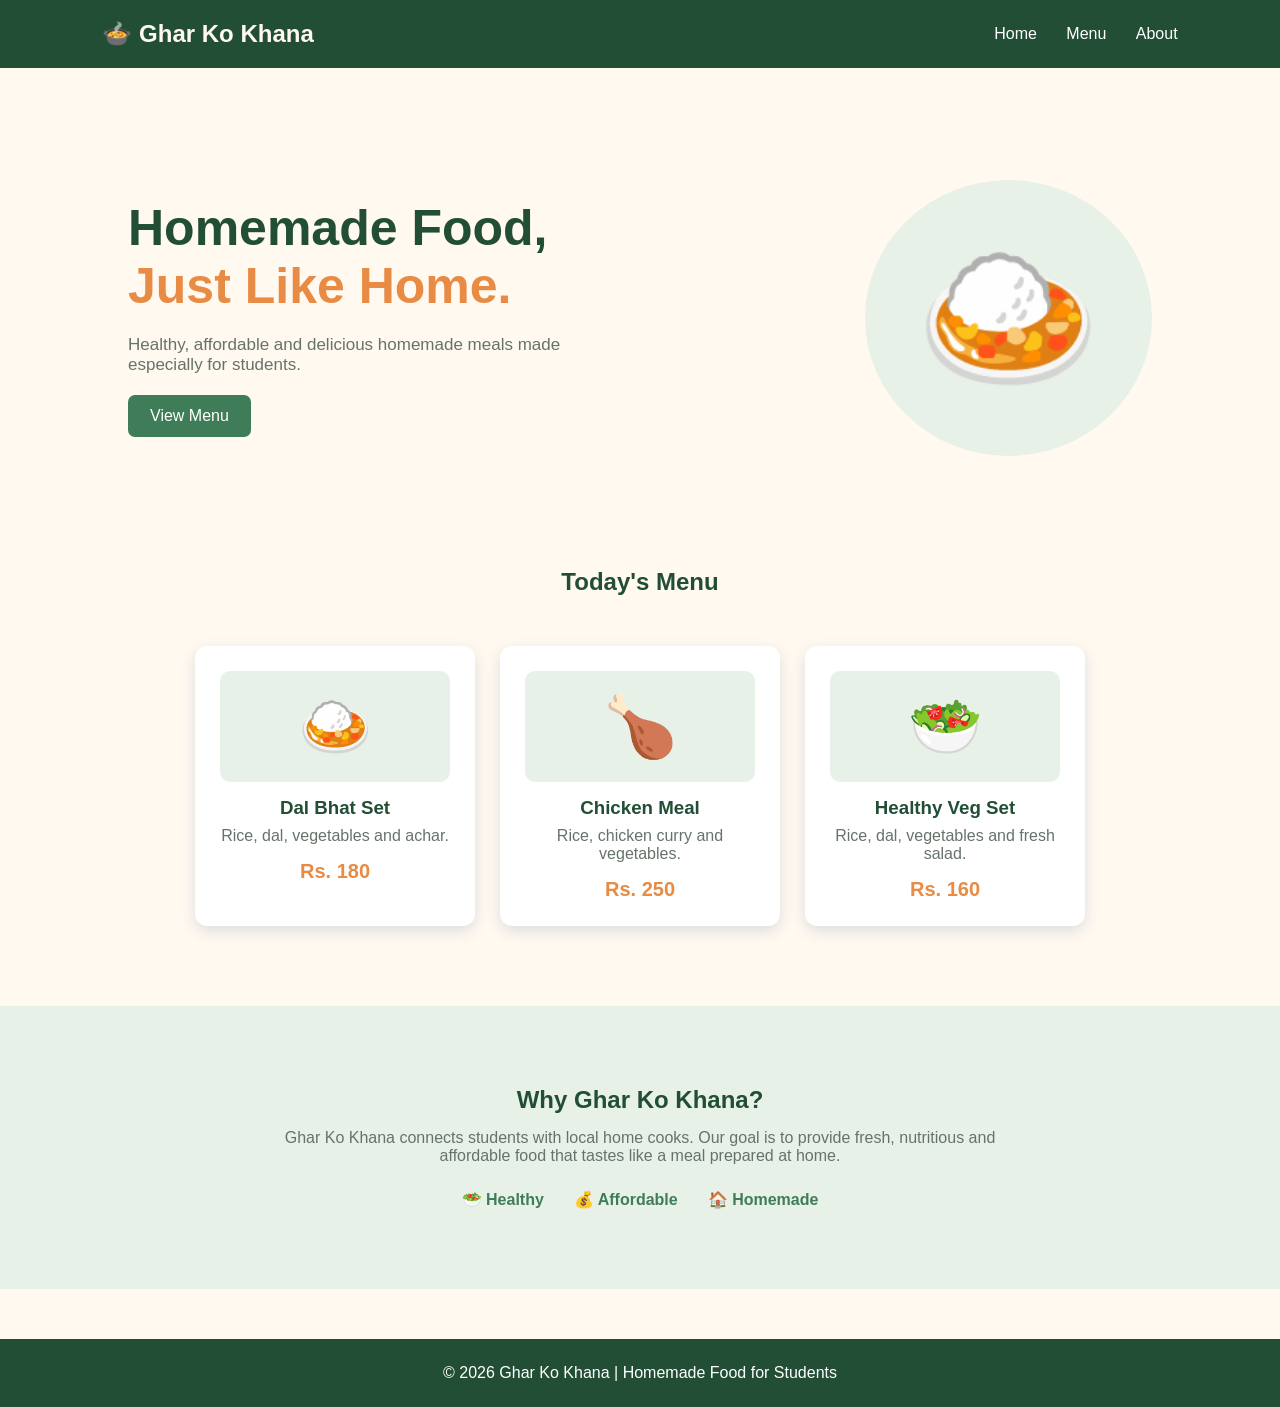
==== index.html @ 5d8ef82c "added" ====
<!DOCTYPE html>
<html lang="en">
<head>
    <meta charset="UTF-8">
    <meta name="viewport" content="width=device-width, initial-scale=1.0">
    <title>Ghar Ko Khana</title>
    <link rel="stylesheet" href="style.css">
</head>

<body>

    <nav>
        <h2>🍲 Ghar Ko Khana</h2>
        <div>
            <a href="#home">Home</a>
            <a href="#menu">Menu</a>
            <a href="#about">About</a>
        </div>
    </nav>

    <section class="hero" id="home">
        <div>
            <h1>Homemade Food,<br><span>Just Like Home.</span></h1>
            <p>
                Healthy, affordable and delicious homemade meals
                made especially for students.
            </p>
            <a class="button" href="#menu">View Menu</a>
        </div>

        <div class="food">
            🍛
        </div>
    </section>

    <section id="menu">
        <h2 class="title">Today's Menu</h2>

        <div class="cards">

            <div class="card">
                <div class="emoji">🍛</div>
                <h3>Dal Bhat Set</h3>
                <p>Rice, dal, vegetables and achar.</p>
                <strong>Rs. 180</strong>
            </div>

            <div class="card">
                <div class="emoji">🍗</div>
                <h3>Chicken Meal</h3>
                <p>Rice, chicken curry and vegetables.</p>
                <strong>Rs. 250</strong>
            </div>

            <div class="card">
                <div class="emoji">🥗</div>
                <h3>Healthy Veg Set</h3>
                <p>Rice, dal, vegetables and fresh salad.</p>
                <strong>Rs. 160</strong>
            </div>

        </div>
    </section>

    <section class="about" id="about">
        <h2>Why Ghar Ko Khana?</h2>
        <p>
            Ghar Ko Khana connects students with local home cooks.
            Our goal is to provide fresh, nutritious and affordable
            food that tastes like a meal prepared at home.
        </p>

        <div class="features">
            <span>🥗 Healthy</span>
            <span>💰 Affordable</span>
            <span>🏠 Homemade</span>
        </div>
    </section>

    <footer>
        <p>© 2026 Ghar Ko Khana | Homemade Food for Students</p>
    </footer>

</body>
</html>
---- style.css ----
* {
    margin: 0;
    padding: 0;
    box-sizing: border-box;
}

body {
    font-family: Arial, sans-serif;
    background: #fff9f0;
    color: #26352b;
}

nav {
    padding: 20px 8%;
    display: flex;
    justify-content: space-between;
    align-items: center;
    background: #214e34;
    color: white;
}

nav h2 {
    color: #fff9f0;
}

nav a {
    color: white;
    text-decoration: none;
    margin-left: 25px;
}

nav a:hover {
    color: #f2b36d;
}

.hero {
    min-height: 500px;
    padding: 70px 10%;
    display: flex;
    justify-content: space-between;
    align-items: center;
}

.hero h1 {
    font-size: 50px;
    color: #214e34;
}

.hero h1 span {
    color: #e88b45;
}

.hero p {
    max-width: 500px;
    margin: 20px 0;
    color: #66736a;
    font-size: 17px;
}

.button {
    display: inline-block;
    padding: 12px 22px;
    background: #3f7d58;
    color: white;
    text-decoration: none;
    border-radius: 7px;
}

.button:hover {
    background: #214e34;
}

.food {
    font-size: 150px;
    background: #e8f1e7;
    padding: 50px;
    border-radius: 50%;
}

.title {
    text-align: center;
    color: #214e34;
    margin-bottom: 30px;
}

.cards {
    display: flex;
    justify-content: center;
    gap: 25px;
    padding: 20px;
}

.card {
    background: white;
    width: 280px;
    padding: 25px;
    text-align: center;
    border-radius: 12px;
    box-shadow: 0 5px 15px #ddd;
}

.emoji {
    font-size: 60px;
    background: #e8f1e7;
    padding: 20px;
    border-radius: 10px;
}

.card h3 {
    margin: 15px 0 8px;
    color: #214e34;
}

.card p {
    color: #66736a;
    margin-bottom: 15px;
}

.card strong {
    color: #e88b45;
    font-size: 20px;
}

.about {
    text-align: center;
    padding: 80px 20%;
    margin-top: 60px;
    background: #e8f1e7;
}

.about h2 {
    color: #214e34;
    margin-bottom: 15px;
}

.about p {
    color: #66736a;
}

.features {
    margin-top: 25px;
    display: flex;
    justify-content: center;
    gap: 30px;
    color: #3f7d58;
    font-weight: bold;
}

footer {
    text-align: center;
    padding: 25px;
    background: #214e34;
    color: white;
    margin-top: 50px;
}

@media (max-width: 700px) {
    nav {
        flex-direction: column;
        gap: 15px;
    }

    .hero {
        flex-direction: column;
        text-align: center;
        gap: 40px;
    }

    .hero h1 {
        font-size: 38px;
    }

    .cards {
        flex-direction: column;
        align-items: center;
    }

    .features {
        flex-direction: column;
    }
}
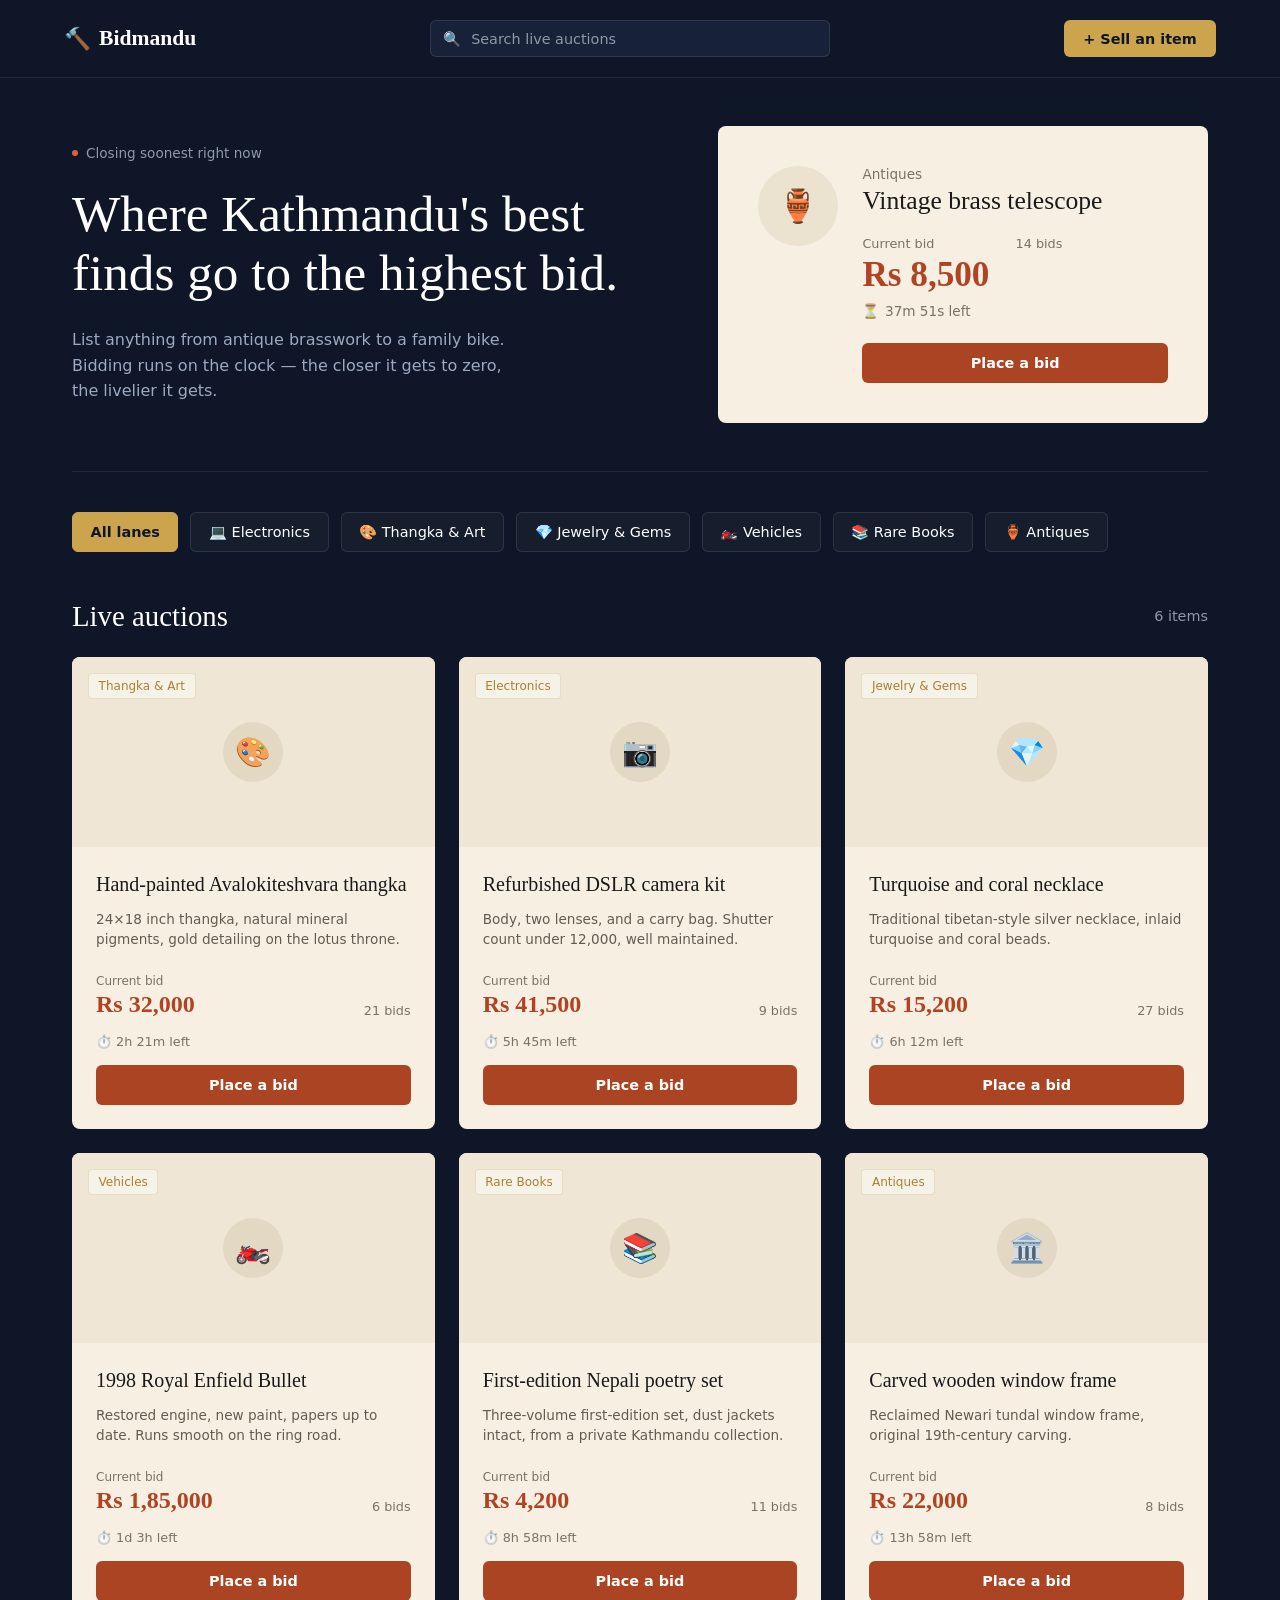
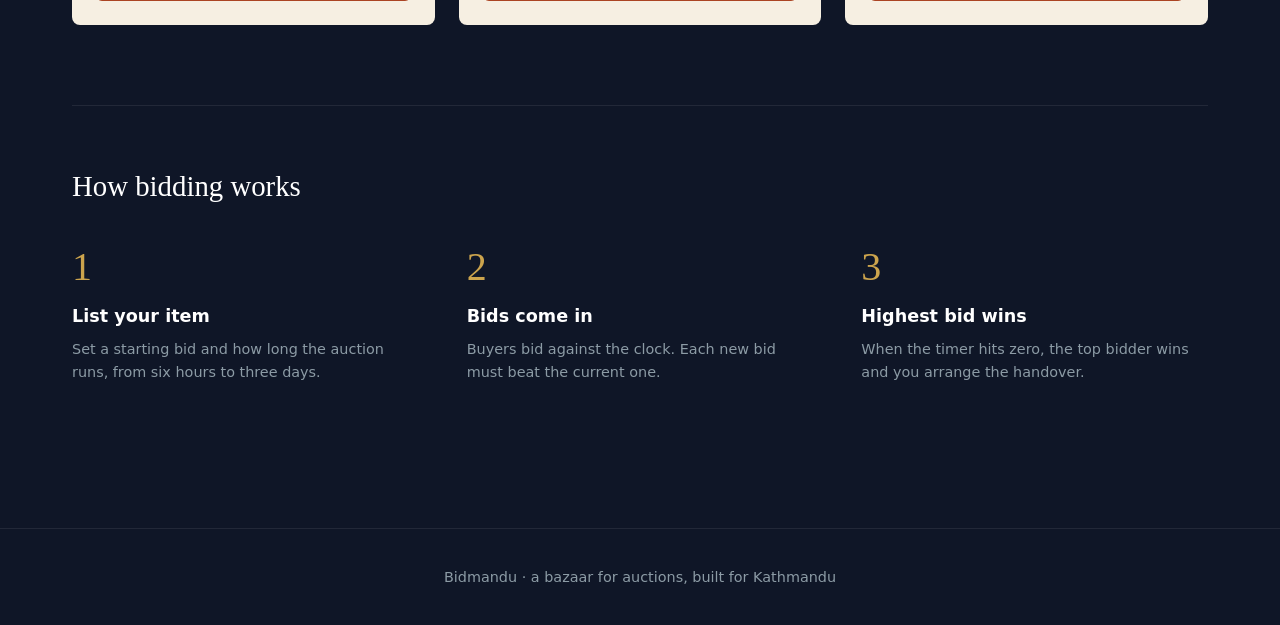
==== commit 7f9c14a1: "bid HTML /css/js" ====
--- a/index.html
+++ b/index.html
@@ -1,85 +1,252 @@
 <!DOCTYPE html>
 <html lang="en">
 <head>
-    <meta charset="UTF-8">
-    <meta name="viewport" content="width=device-width, initial-scale=1.0">
-    <title>Ghar Ko Khana</title>
-    <link rel="stylesheet" href="style.css">
+  <meta charset="UTF-8">
+  <meta name="viewport" content="width=device-width, initial-scale=1.0">
+  <title>Bidmandu - Live Auctions</title>
+  <link rel="stylesheet" href="style.css">
 </head>
-
 <body>
 
-    <nav>
-        <h2>🍲 Ghar Ko Khana</h2>
+  <!-- Header / Navbar -->
+  <header>
+    <div class="logo">
+      <span class="icon">🔨</span>
+      Bidmandu
+    </div>
+
+    <div class="search-bar">
+      <span class="search-icon">🔍</span>
+      <input type="text" placeholder="Search live auctions">
+    </div>
+
+    <button class="btn-sell">+ Sell an item</button>
+  </header>
+
+  <main>
+    <!-- Hero Section -->
+    <div class="hero-container">
+      <div>
+        <div class="badge">
+          <span class="badge-dot"></span>
+          Closing soonest right now
+        </div>
+        <h1 class="hero-title">Where Kathmandu's best finds go to the highest bid.</h1>
+        <p class="hero-description">
+          List anything from antique brasswork to a family bike. Bidding runs on the clock — the closer it gets to zero, the livelier it gets.
+        </p>
+      </div>
+
+      <!-- Featured Hero Card -->
+      <div class="hero-card">
+        <div class="hero-card-icon">🏺</div>
         <div>
-            <a href="#home">Home</a>
-            <a href="#menu">Menu</a>
-            <a href="#about">About</a>
-        </div>
-    </nav>
-
-    <section class="hero" id="home">
-        <div>
-            <h1>Homemade Food,<br><span>Just Like Home.</span></h1>
-            <p>
-                Healthy, affordable and delicious homemade meals
-                made especially for students.
-            </p>
-            <a class="button" href="#menu">View Menu</a>
-        </div>
-
-        <div class="food">
-            🍛
-        </div>
+          <div class="card-category">Antiques</div>
+          <h2 class="hero-card-title">Vintage brass telescope</h2>
+          
+          <div class="card-stats">
+            <span>Current bid</span>
+            <span>14 bids</span>
+          </div>
+
+          <div class="price-hero">Rs 8,500</div>
+
+          <div class="timer">
+            <span class="timer-icon">⏳</span>
+            <span id="countdown">37m 52s left</span>
+          </div>
+
+          <button class="btn-bid">Place a bid</button>
+        </div>
+      </div>
+    </div>
+
+    <!-- Category Filters -->
+    <div class="categories-bar">
+      <button class="cat-btn active">All lanes</button>
+      <button class="cat-btn">💻 Electronics</button>
+      <button class="cat-btn">🎨 Thangka & Art</button>
+      <button class="cat-btn">💎 Jewelry & Gems</button>
+      <button class="cat-btn">🏍️ Vehicles</button>
+      <button class="cat-btn">📚 Rare Books</button>
+      <button class="cat-btn">🏺 Antiques</button>
+    </div>
+
+    <!-- Live Auctions Header -->
+    <div class="section-header">
+      <h2 class="section-title">Live auctions</h2>
+      <span class="items-count">6 items</span>
+    </div>
+
+    <!-- Live Auctions Grid -->
+    <div class="auction-grid">
+      <!-- Item 1 -->
+      <div class="auction-card" data-category="Thangka & Art">
+        <div class="card-top">
+          <span class="tag">Thangka & Art</span>
+          <div class="card-center-icon">🎨</div>
+        </div>
+        <div class="card-body">
+          <h3 class="item-title">Hand-painted Avalokiteshvara thangka</h3>
+          <p class="item-description">24×18 inch thangka, natural mineral pigments, gold detailing on the lotus throne.</p>
+          <div class="card-footer">
+            <div>
+              <div class="bid-meta">Current bid</div>
+              <div class="item-price">Rs 32,000</div>
+            </div>
+            <div class="bids-count">21 bids</div>
+          </div>
+          <div class="card-timer">
+            <span>⏱️ 2h 21m left</span>
+          </div>
+          <button class="btn-bid">Place a bid</button>
+        </div>
+      </div>
+
+      <!-- Item 2 -->
+      <div class="auction-card" data-category="Electronics">
+        <div class="card-top">
+          <span class="tag">Electronics</span>
+          <div class="card-center-icon">📷</div>
+        </div>
+        <div class="card-body">
+          <h3 class="item-title">Refurbished DSLR camera kit</h3>
+          <p class="item-description">Body, two lenses, and a carry bag. Shutter count under 12,000, well maintained.</p>
+          <div class="card-footer">
+            <div>
+              <div class="bid-meta">Current bid</div>
+              <div class="item-price">Rs 41,500</div>
+            </div>
+            <div class="bids-count">9 bids</div>
+          </div>
+          <div class="card-timer">
+            <span>⏱️ 5h 45m left</span>
+          </div>
+          <button class="btn-bid">Place a bid</button>
+        </div>
+      </div>
+
+      <!-- Item 3 -->
+      <div class="auction-card" data-category="Jewelry & Gems">
+        <div class="card-top">
+          <span class="tag">Jewelry & Gems</span>
+          <div class="card-center-icon">💎</div>
+        </div>
+        <div class="card-body">
+          <h3 class="item-title">Turquoise and coral necklace</h3>
+          <p class="item-description">Traditional tibetan-style silver necklace, inlaid turquoise and coral beads.</p>
+          <div class="card-footer">
+            <div>
+              <div class="bid-meta">Current bid</div>
+              <div class="item-price">Rs 15,200</div>
+            </div>
+            <div class="bids-count">27 bids</div>
+          </div>
+          <div class="card-timer">
+            <span>⏱️ 6h 12m left</span>
+          </div>
+          <button class="btn-bid">Place a bid</button>
+        </div>
+      </div>
+
+      <!-- Item 4 -->
+      <div class="auction-card" data-category="Vehicles">
+        <div class="card-top">
+          <span class="tag">Vehicles</span>
+          <div class="card-center-icon">🏍️</div>
+        </div>
+        <div class="card-body">
+          <h3 class="item-title">1998 Royal Enfield Bullet</h3>
+          <p class="item-description">Restored engine, new paint, papers up to date. Runs smooth on the ring road.</p>
+          <div class="card-footer">
+            <div>
+              <div class="bid-meta">Current bid</div>
+              <div class="item-price">Rs 1,85,000</div>
+            </div>
+            <div class="bids-count">6 bids</div>
+          </div>
+          <div class="card-timer">
+            <span>⏱️ 1d 3h left</span>
+          </div>
+          <button class="btn-bid">Place a bid</button>
+        </div>
+      </div>
+
+      <!-- Item 5 -->
+      <div class="auction-card" data-category="Rare Books">
+        <div class="card-top">
+          <span class="tag">Rare Books</span>
+          <div class="card-center-icon">📚</div>
+        </div>
+        <div class="card-body">
+          <h3 class="item-title">First-edition Nepali poetry set</h3>
+          <p class="item-description">Three-volume first-edition set, dust jackets intact, from a private Kathmandu collection.</p>
+          <div class="card-footer">
+            <div>
+              <div class="bid-meta">Current bid</div>
+              <div class="item-price">Rs 4,200</div>
+            </div>
+            <div class="bids-count">11 bids</div>
+          </div>
+          <div class="card-timer">
+            <span>⏱️ 8h 58m left</span>
+          </div>
+          <button class="btn-bid">Place a bid</button>
+        </div>
+      </div>
+
+      <!-- Item 6 -->
+      <div class="auction-card" data-category="Antiques">
+        <div class="card-top">
+          <span class="tag">Antiques</span>
+          <div class="card-center-icon">🏛️</div>
+        </div>
+        <div class="card-body">
+          <h3 class="item-title">Carved wooden window frame</h3>
+          <p class="item-description">Reclaimed Newari tundal window frame, original 19th-century carving.</p>
+          <div class="card-footer">
+            <div>
+              <div class="bid-meta">Current bid</div>
+              <div class="item-price">Rs 22,000</div>
+            </div>
+            <div class="bids-count">8 bids</div>
+          </div>
+          <div class="card-timer">
+            <span>⏱️ 13h 58m left</span>
+          </div>
+          <button class="btn-bid">Place a bid</button>
+        </div>
+      </div>
+    </div>
+
+    <!-- How Bidding Works Section -->
+    <section class="how-it-works">
+      <h2 class="section-title">How bidding works</h2>
+      <div class="steps-grid">
+        <div class="step">
+          <div class="step-num">1</div>
+          <h3 class="step-title">List your item</h3>
+          <p class="step-desc">Set a starting bid and how long the auction runs, from six hours to three days.</p>
+        </div>
+        <div class="step">
+          <div class="step-num">2</div>
+          <h3 class="step-title">Bids come in</h3>
+          <p class="step-desc">Buyers bid against the clock. Each new bid must beat the current one.</p>
+        </div>
+        <div class="step">
+          <div class="step-num">3</div>
+          <h3 class="step-title">Highest bid wins</h3>
+          <p class="step-desc">When the timer hits zero, the top bidder wins and you arrange the handover.</p>
+        </div>
+      </div>
     </section>
-
-    <section id="menu">
-        <h2 class="title">Today's Menu</h2>
-
-        <div class="cards">
-
-            <div class="card">
-                <div class="emoji">🍛</div>
-                <h3>Dal Bhat Set</h3>
-                <p>Rice, dal, vegetables and achar.</p>
-                <strong>Rs. 180</strong>
-            </div>
-
-            <div class="card">
-                <div class="emoji">🍗</div>
-                <h3>Chicken Meal</h3>
-                <p>Rice, chicken curry and vegetables.</p>
-                <strong>Rs. 250</strong>
-            </div>
-
-            <div class="card">
-                <div class="emoji">🥗</div>
-                <h3>Healthy Veg Set</h3>
-                <p>Rice, dal, vegetables and fresh salad.</p>
-                <strong>Rs. 160</strong>
-            </div>
-
-        </div>
-    </section>
-
-    <section class="about" id="about">
-        <h2>Why Ghar Ko Khana?</h2>
-        <p>
-            Ghar Ko Khana connects students with local home cooks.
-            Our goal is to provide fresh, nutritious and affordable
-            food that tastes like a meal prepared at home.
-        </p>
-
-        <div class="features">
-            <span>🥗 Healthy</span>
-            <span>💰 Affordable</span>
-            <span>🏠 Homemade</span>
-        </div>
-    </section>
-
-    <footer>
-        <p>© 2026 Ghar Ko Khana | Homemade Food for Students</p>
-    </footer>
-
+  </main>
+
+  <!-- Footer -->
+  <footer>
+    Bidmandu · a bazaar for auctions, built for Kathmandu
+  </footer>
+
+  <script src="script.js"></script>
 </body>
 </html>
--- a/style.css
+++ b/style.css
@@ -1,181 +1,399 @@
 * {
-    margin: 0;
-    padding: 0;
-    box-sizing: border-box;
+  box-sizing: border-box;
+  margin: 0;
+  padding: 0;
+  font-family: system-ui, -apple-system, BlinkMacSystemFont, 'Segoe UI', Roboto, sans-serif;
 }
 
 body {
-    font-family: Arial, sans-serif;
-    background: #fff9f0;
-    color: #26352b;
-}
-
-nav {
-    padding: 20px 8%;
-    display: flex;
-    justify-content: space-between;
-    align-items: center;
-    background: #214e34;
-    color: white;
-}
-
-nav h2 {
-    color: #fff9f0;
-}
-
-nav a {
-    color: white;
-    text-decoration: none;
-    margin-left: 25px;
-}
-
-nav a:hover {
-    color: #f2b36d;
-}
-
-.hero {
-    min-height: 500px;
-    padding: 70px 10%;
-    display: flex;
-    justify-content: space-between;
-    align-items: center;
-}
-
-.hero h1 {
-    font-size: 50px;
-    color: #214e34;
-}
-
-.hero h1 span {
-    color: #e88b45;
-}
-
-.hero p {
-    max-width: 500px;
-    margin: 20px 0;
-    color: #66736a;
-    font-size: 17px;
-}
-
-.button {
-    display: inline-block;
-    padding: 12px 22px;
-    background: #3f7d58;
-    color: white;
-    text-decoration: none;
-    border-radius: 7px;
-}
-
-.button:hover {
-    background: #214e34;
-}
-
-.food {
-    font-size: 150px;
-    background: #e8f1e7;
-    padding: 50px;
-    border-radius: 50%;
-}
-
-.title {
-    text-align: center;
-    color: #214e34;
-    margin-bottom: 30px;
-}
-
-.cards {
-    display: flex;
-    justify-content: center;
-    gap: 25px;
-    padding: 20px;
-}
-
-.card {
-    background: white;
-    width: 280px;
-    padding: 25px;
-    text-align: center;
-    border-radius: 12px;
-    box-shadow: 0 5px 15px #ddd;
-}
-
-.emoji {
-    font-size: 60px;
-    background: #e8f1e7;
-    padding: 20px;
-    border-radius: 10px;
-}
-
-.card h3 {
-    margin: 15px 0 8px;
-    color: #214e34;
-}
-
-.card p {
-    color: #66736a;
-    margin-bottom: 15px;
-}
-
-.card strong {
-    color: #e88b45;
-    font-size: 20px;
-}
-
-.about {
-    text-align: center;
-    padding: 80px 20%;
-    margin-top: 60px;
-    background: #e8f1e7;
-}
-
-.about h2 {
-    color: #214e34;
-    margin-bottom: 15px;
-}
-
-.about p {
-    color: #66736a;
-}
-
-.features {
-    margin-top: 25px;
-    display: flex;
-    justify-content: center;
-    gap: 30px;
-    color: #3f7d58;
-    font-weight: bold;
-}
-
+  background-color: #0f1627;
+  color: #ffffff;
+  min-height: 100vh;
+  display: flex;
+  flex-direction: column;
+}
+
+/* Header / Navbar */
+header {
+  display: flex;
+  justify-content: space-between;
+  align-items: center;
+  padding: 1.25rem 4rem;
+  border-bottom: 1px solid rgba(255, 255, 255, 0.08);
+}
+
+.logo {
+  display: flex;
+  align-items: center;
+  gap: 0.5rem;
+  font-size: 1.35rem;
+  font-weight: 600;
+  font-family: 'Georgia', serif;
+}
+
+.search-bar {
+  position: relative;
+  width: 400px;
+}
+
+.search-bar input {
+  width: 100%;
+  padding: 0.6rem 1rem 0.6rem 2.5rem;
+  background-color: #172138;
+  border: 1px solid rgba(255, 255, 255, 0.1);
+  border-radius: 6px;
+  color: #fff;
+  font-size: 0.9rem;
+}
+
+.search-bar input::placeholder {
+  color: #8c9ba5;
+}
+
+.search-icon {
+  position: absolute;
+  left: 0.8rem;
+  top: 50%;
+  transform: translateY(-50%);
+  font-size: 0.9rem;
+}
+
+.btn-sell {
+  background-color: #cca44d;
+  color: #0f1623;
+  border: none;
+  padding: 0.65rem 1.2rem;
+  font-size: 0.9rem;
+  font-weight: 600;
+  border-radius: 6px;
+  cursor: pointer;
+}
+
+/* Main Container */
+main {
+  max-width: 1200px;
+  margin: 0 auto;
+  padding: 3rem 2rem 5rem 2rem;
+  width: 100%;
+}
+
+/* Hero Section */
+.hero-container {
+  display: grid;
+  grid-template-columns: 1.1fr 0.9fr;
+  gap: 3rem;
+  align-items: center;
+  margin-bottom: 3rem;
+}
+
+.badge {
+  display: flex;
+  align-items: center;
+  gap: 0.5rem;
+  color: #8c9ba5;
+  font-size: 0.85rem;
+  margin-bottom: 1.5rem;
+}
+
+.badge-dot {
+  width: 6px;
+  height: 6px;
+  background-color: #d9623a;
+  border-radius: 50%;
+}
+
+.hero-title {
+  font-family: 'Georgia', serif;
+  font-size: 3.2rem;
+  line-height: 1.15;
+  font-weight: 400;
+  margin-bottom: 1.5rem;
+}
+
+.hero-description {
+  color: #9baac0;
+  font-size: 1rem;
+  line-height: 1.6;
+  max-width: 440px;
+}
+
+/* Featured Hero Card */
+.hero-card {
+  background-color: #f6efe2;
+  color: #1a1a1a;
+  border-radius: 8px;
+  padding: 2.5rem;
+  display: grid;
+  grid-template-columns: auto 1fr;
+  gap: 1.5rem;
+  align-items: start;
+}
+
+.hero-card-icon {
+  width: 80px;
+  height: 80px;
+  background-color: #ebe2d0;
+  border-radius: 50%;
+  display: flex;
+  align-items: center;
+  justify-content: center;
+  font-size: 2rem;
+}
+
+.card-category {
+  color: #7a7365;
+  font-size: 0.85rem;
+  margin-bottom: 0.25rem;
+}
+
+.hero-card-title {
+  font-family: 'Georgia', serif;
+  font-size: 1.6rem;
+  font-weight: 400;
+  margin-bottom: 1.25rem;
+}
+
+.card-stats {
+  display: flex;
+  justify-content: space-between;
+  max-width: 200px;
+  color: #7a7365;
+  font-size: 0.8rem;
+}
+
+.price-hero {
+  font-family: 'Georgia', serif;
+  font-size: 2.2rem;
+  font-weight: 700;
+  color: #b04323;
+  margin-top: 0.25rem;
+  margin-bottom: 0.5rem;
+}
+
+.timer {
+  display: flex;
+  align-items: center;
+  gap: 0.35rem;
+  color: #7a7365;
+  font-size: 0.85rem;
+  margin-bottom: 1.5rem;
+}
+
+.btn-bid {
+  background-color: #ab4423;
+  color: #ffffff;
+  border: none;
+  padding: 0.75rem 1.5rem;
+  font-size: 0.9rem;
+  font-weight: 600;
+  border-radius: 6px;
+  cursor: pointer;
+  width: 100%;
+}
+
+.btn-bid:hover {
+  background-color: #963a1d;
+}
+
+/* Category Navigation */
+.categories-bar {
+  display: flex;
+  gap: 0.75rem;
+  border-top: 1px solid rgba(255, 255, 255, 0.08);
+  padding-top: 2.5rem;
+  margin-bottom: 3rem;
+  flex-wrap: wrap;
+}
+
+.cat-btn {
+  background-color: rgba(255, 255, 255, 0.03);
+  border: 1px solid rgba(255, 255, 255, 0.1);
+  color: #ffffff;
+  padding: 0.65rem 1.1rem;
+  border-radius: 6px;
+  cursor: pointer;
+  display: flex;
+  align-items: center;
+  gap: 0.5rem;
+  font-size: 0.9rem;
+  transition: all 0.2s ease;
+}
+
+.cat-btn.active {
+  background-color: #cca44d;
+  color: #0f1623;
+  font-weight: 600;
+  border-color: #cca44d;
+}
+
+/* Live Auctions Section Header */
+.section-header {
+  display: flex;
+  justify-content: space-between;
+  align-items: center;
+  margin-bottom: 1.5rem;
+}
+
+.section-title {
+  font-family: 'Georgia', serif;
+  font-size: 1.8rem;
+  font-weight: 400;
+}
+
+.items-count {
+  color: #8c9ba5;
+  font-size: 0.9rem;
+}
+
+/* Auction Cards Grid */
+.auction-grid {
+  display: grid;
+  grid-template-columns: repeat(3, 1fr);
+  gap: 1.5rem;
+  margin-bottom: 5rem;
+}
+
+.auction-card {
+  background-color: #f6efe2;
+  color: #1a1a1a;
+  border-radius: 8px;
+  overflow: hidden;
+  display: flex;
+  flex-direction: column;
+}
+
+.card-top {
+  position: relative;
+  height: 190px;
+  background-color: #efe6d5;
+  display: flex;
+  align-items: center;
+  justify-content: center;
+  padding: 1rem;
+}
+
+.tag {
+  position: absolute;
+  top: 1rem;
+  left: 1rem;
+  background-color: #f7f2e7;
+  color: #a68138;
+  border: 1px solid rgba(166, 129, 56, 0.2);
+  font-size: 0.75rem;
+  padding: 0.3rem 0.6rem;
+  border-radius: 4px;
+}
+
+.card-center-icon {
+  width: 60px;
+  height: 60px;
+  background-color: #e3d8c3;
+  border-radius: 50%;
+  display: flex;
+  align-items: center;
+  justify-content: center;
+  font-size: 1.8rem;
+}
+
+.card-body {
+  padding: 1.5rem;
+  display: flex;
+  flex-direction: column;
+  flex-grow: 1;
+}
+
+.item-title {
+  font-family: 'Georgia', serif;
+  font-size: 1.25rem;
+  font-weight: 400;
+  margin-bottom: 0.75rem;
+  line-height: 1.3;
+  color: #1a1a1a;
+}
+
+.item-description {
+  font-size: 0.85rem;
+  color: #635c50;
+  line-height: 1.5;
+  margin-bottom: 1.5rem;
+  flex-grow: 1;
+}
+
+.card-footer {
+  display: flex;
+  justify-content: space-between;
+  align-items: flex-end;
+  margin-bottom: 1rem;
+}
+
+.bid-meta {
+  font-size: 0.75rem;
+  color: #7a7365;
+}
+
+.bids-count {
+  font-size: 0.8rem;
+  color: #7a7365;
+}
+
+.item-price {
+  font-family: 'Georgia', serif;
+  font-size: 1.5rem;
+  font-weight: 700;
+  color: #b04323;
+  margin-top: 0.2rem;
+}
+
+.card-timer {
+  display: flex;
+  align-items: center;
+  gap: 0.35rem;
+  color: #7a7365;
+  font-size: 0.8rem;
+  margin-bottom: 1rem;
+}
+
+/* How Bidding Works Section */
+.how-it-works {
+  border-top: 1px solid rgba(255, 255, 255, 0.08);
+  padding-top: 4rem;
+  margin-bottom: 4rem;
+}
+
+.how-it-works .section-title {
+  margin-bottom: 2.5rem;
+}
+
+.steps-grid {
+  display: grid;
+  grid-template-columns: repeat(3, 1fr);
+  gap: 3rem;
+}
+
+.step-num {
+  font-family: 'Georgia', serif;
+  font-size: 2.5rem;
+  color: #cca44d;
+  margin-bottom: 1rem;
+}
+
+.step-title {
+  font-size: 1.1rem;
+  font-weight: 600;
+  margin-bottom: 0.75rem;
+}
+
+.step-desc {
+  color: #8c9ba5;
+  font-size: 0.9rem;
+  line-height: 1.6;
+}
+
+/* Footer */
 footer {
-    text-align: center;
-    padding: 25px;
-    background: #214e34;
-    color: white;
-    margin-top: 50px;
-}
-
-@media (max-width: 700px) {
-    nav {
-        flex-direction: column;
-        gap: 15px;
-    }
-
-    .hero {
-        flex-direction: column;
-        text-align: center;
-        gap: 40px;
-    }
-
-    .hero h1 {
-        font-size: 38px;
-    }
-
-    .cards {
-        flex-direction: column;
-        align-items: center;
-    }
-
-    .features {
-        flex-direction: column;
-    }
+  border-top: 1px solid rgba(255, 255, 255, 0.08);
+  padding: 2.5rem 0;
+  text-align: center;
+  color: #8c9ba5;
+  font-size: 0.9rem;
 }
